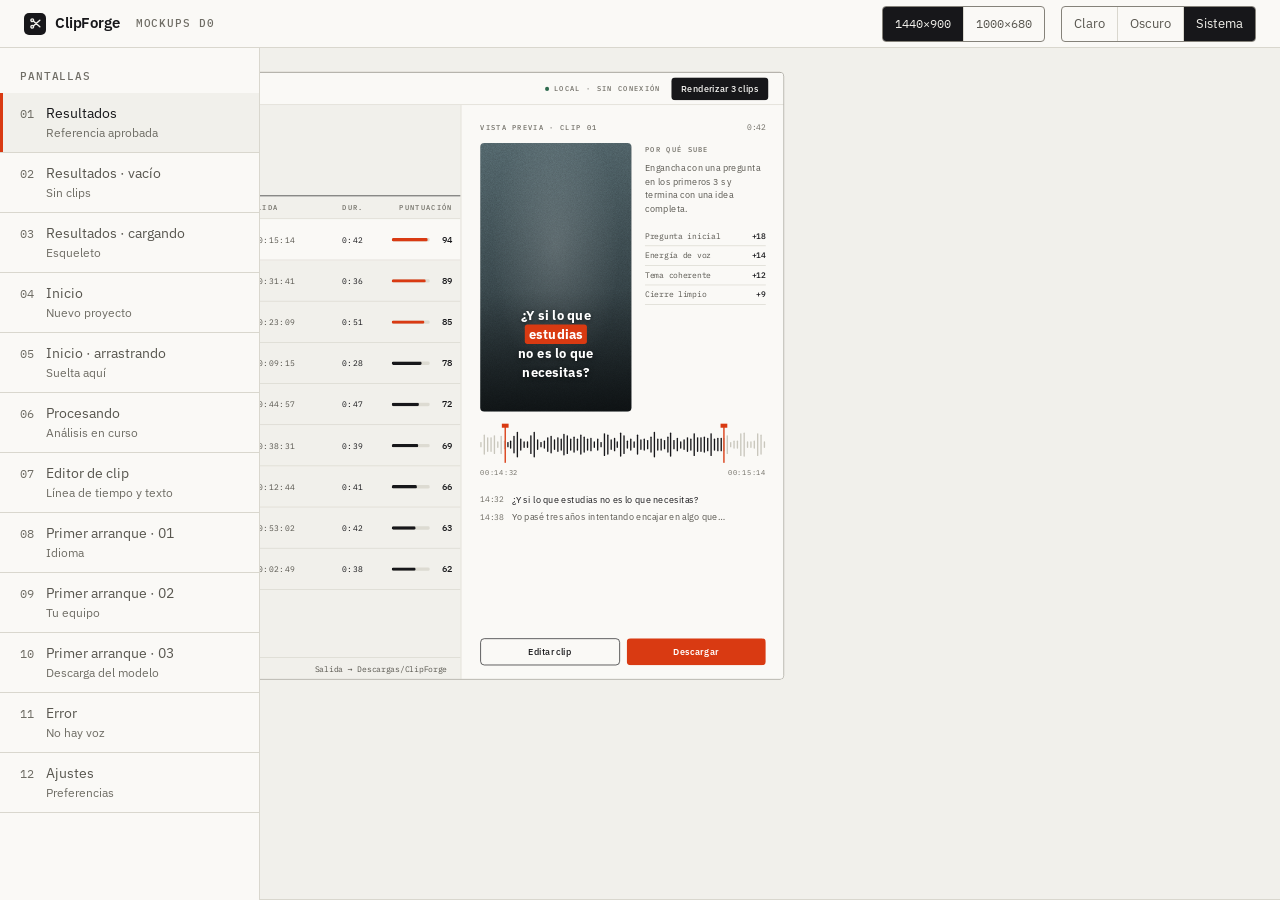
==== design/screens/index.html @ 0ad12aa6 "feat(design): D0 screens (home, processing, editor, first run, error, settings, index) on the token " ====
<!doctype html>
<html lang="es">
<head>
<meta charset="utf-8">
<meta name="viewport" content="width=device-width, initial-scale=1">
<title>Mockups D0 · ClipForge</title>
<script src="../js/theme.js"></script>
<link rel="stylesheet" href="../css/fonts.css">
<link rel="stylesheet" href="../css/tokens.css">
<link rel="stylesheet" href="../css/components.css">
<style>
  .shell { display: grid; grid-template-columns: 260px minmax(0, 1fr); height: calc(100% - var(--topbar-h)); }
  .list { border-right: var(--bw) solid var(--line); background: var(--panel); padding: var(--s-5) 0; overflow: auto; }
  .list .label { padding: 0 var(--s-5) var(--s-2); }
  .list a { display: flex; gap: var(--s-3); align-items: baseline; padding: 10px var(--s-5); color: var(--text-2); text-decoration: none; border-bottom: var(--bw) solid var(--line); position: relative; }
  .list a:hover { background: var(--hover); color: var(--text); }
  .list a[aria-current="page"] { color: var(--text); background: var(--bg); }
  .list a[aria-current="page"]::before { content: ""; position: absolute; left: 0; top: 0; bottom: 0; width: 3px; background: var(--accent); }
  .list .mono { font-size: 12px; color: var(--text-3); }
  .list small { display: block; font-size: 12px; color: var(--text-3); }
  .stage { overflow: auto; padding: var(--s-6); display: grid; place-items: start center; background: var(--bg); }
  .frame { border: var(--bw) solid var(--line-strong); border-radius: var(--r-3); overflow: hidden; background: var(--bg); transform-origin: top center; }
  .frame iframe { display: block; border: 0; }
  .controls { display: flex; gap: var(--s-4); align-items: center; }
</style>
</head>
<body>
<header class="topbar">
  <div class="topbar__left"><span class="brand"><span class="brand__mark" aria-hidden="true"><svg viewBox="0 0 24 24" fill="none" stroke="currentColor" stroke-width="2.6" stroke-linecap="round" stroke-linejoin="round"><circle cx="6" cy="6" r="2.5"/><circle cx="6" cy="18" r="2.5"/><path d="M8 7.5L20 18M8 16.5L20 6"/></svg></span>ClipForge</span><span class="label">Mockups D0</span></div>
  <div class="topbar__right controls">
    <div class="seg" data-size role="group" aria-label="Tamaño de ventana"><button type="button" data-w="1440" data-h="900" aria-pressed="true">1440×900</button><button type="button" data-w="1000" data-h="680" aria-pressed="false">1000×680</button></div>
    <div class="seg seg--sans" data-theme-switch role="group" aria-label="Tema"><button type="button" data-mode="light">Claro</button><button type="button" data-mode="dark">Oscuro</button><button type="button" data-mode="system">Sistema</button></div>
  </div>
</header>
<div class="shell">
  <nav class="list" aria-label="Pantallas" id="list">
    <div class="label">Pantallas</div>
  </nav>
  <main class="stage"><div class="frame" id="frame"><iframe id="view" title="Pantalla"></iframe></div></main>
</div>
<script>
  const SCREENS = [
    ["resultados", "Resultados", "Referencia aprobada"], ["resultados#vacio", "Resultados · vacío", "Sin clips"], ["resultados#cargando", "Resultados · cargando", "Esqueleto"],
    ["inicio", "Inicio", "Nuevo proyecto"], ["inicio#arrastrando", "Inicio · arrastrando", "Suelta aquí"], ["procesando", "Procesando", "Análisis en curso"],
    ["editor", "Editor de clip", "Línea de tiempo y texto"], ["primer-arranque#paso1", "Primer arranque · 01", "Idioma"],
    ["primer-arranque", "Primer arranque · 02", "Tu equipo"], ["primer-arranque#paso3", "Primer arranque · 03", "Descarga del modelo"],
    ["error", "Error", "No hay voz"], ["ajustes", "Ajustes", "Preferencias"],
  ];
  const list = document.getElementById("list"), view = document.getElementById("view"), frame = document.getElementById("frame");
  list.insertAdjacentHTML("beforeend", SCREENS.map(([id, name, sub], i) => `<a href="#${id.replace("#", "-")}" data-src="${id.replace("#", ".html#").replace(/^([^.#]+)$/, "$1.html")}"><span class="mono">${String(i + 1).padStart(2, "0")}</span><span>${name}<small>${sub}</small></span></a>`).join(""));
  let size = [1440, 900];
  function sendTheme() { try { view.contentWindow.postMessage({ type: "theme", mode: ClipForgeTheme.get() }, "*"); } catch (e) { /* ignore */ } }
  function fit() {
    const avail = document.querySelector(".stage").clientWidth - 48;
    const k = Math.min(1, avail / size[0]);
    view.width = size[0]; view.height = size[1];
    frame.style.width = `${size[0]}px`; frame.style.height = `${size[1]}px`;
    frame.style.transform = `scale(${k})`; frame.style.marginBottom = `${-(1 - k) * size[1]}px`;
  }
  function open() {
    const hash = location.hash.slice(1) || "resultados";
    const a = [...list.querySelectorAll("a")].find((x) => x.getAttribute("href") === "#" + hash) || list.querySelector("a");
    list.querySelectorAll("a").forEach((x) => x.removeAttribute("aria-current"));
    a.setAttribute("aria-current", "page");
    view.src = a.dataset.src;
  }
  view.addEventListener("load", sendTheme);
  document.addEventListener("themechange", sendTheme);
  document.querySelector("[data-size]").addEventListener("click", (e) => {
    const b = e.target.closest("button"); if (!b) return;
    document.querySelectorAll("[data-size] button").forEach((x) => x.setAttribute("aria-pressed", String(x === b)));
    size = [+b.dataset.w, +b.dataset.h]; fit();
  });
  addEventListener("hashchange", open); addEventListener("resize", fit);
  ClipForgeTheme.bind(); fit(); open();
</script>
</body>
</html>
---- design/css/fonts.css ----
/* IBM Plex (SIL OFL 1.1), vendored from @fontsource 5.3.0 — see THIRD_PARTY_LICENSES.md */
@font-face { font-family: "IBM Plex Sans"; font-style: normal; font-weight: 400; font-display: swap; src: url("../fonts/ibm-plex-sans-latin-400-normal.woff2") format("woff2"); unicode-range: U+0000-00FF, U+0131, U+0152-0153, U+02BB-02BC, U+02C6, U+02DA, U+02DC, U+0304, U+0308, U+0329, U+2000-206F, U+20AC, U+2122, U+2191, U+2193, U+2212, U+2215, U+FEFF, U+FFFD; }
@font-face { font-family: "IBM Plex Sans"; font-style: normal; font-weight: 400; font-display: swap; src: url("../fonts/ibm-plex-sans-latin-ext-400-normal.woff2") format("woff2"); unicode-range: U+0100-02BA, U+02BD-02C5, U+02C7-02CC, U+02CE-02D7, U+02DD-02FF, U+0304, U+0308, U+0329, U+1D00-1DBF, U+1E00-1E9F, U+1EF2-1EFF, U+2020, U+20A0-20AB, U+20AD-20C0, U+2113, U+2C60-2C7F, U+A720-A7FF; }
@font-face { font-family: "IBM Plex Sans"; font-style: normal; font-weight: 500; font-display: swap; src: url("../fonts/ibm-plex-sans-latin-500-normal.woff2") format("woff2"); unicode-range: U+0000-00FF, U+0131, U+0152-0153, U+02BB-02BC, U+02C6, U+02DA, U+02DC, U+0304, U+0308, U+0329, U+2000-206F, U+20AC, U+2122, U+2191, U+2193, U+2212, U+2215, U+FEFF, U+FFFD; }
@font-face { font-family: "IBM Plex Sans"; font-style: normal; font-weight: 500; font-display: swap; src: url("../fonts/ibm-plex-sans-latin-ext-500-normal.woff2") format("woff2"); unicode-range: U+0100-02BA, U+02BD-02C5, U+02C7-02CC, U+02CE-02D7, U+02DD-02FF, U+0304, U+0308, U+0329, U+1D00-1DBF, U+1E00-1E9F, U+1EF2-1EFF, U+2020, U+20A0-20AB, U+20AD-20C0, U+2113, U+2C60-2C7F, U+A720-A7FF; }
@font-face { font-family: "IBM Plex Sans"; font-style: normal; font-weight: 600; font-display: swap; src: url("../fonts/ibm-plex-sans-latin-600-normal.woff2") format("woff2"); unicode-range: U+0000-00FF, U+0131, U+0152-0153, U+02BB-02BC, U+02C6, U+02DA, U+02DC, U+0304, U+0308, U+0329, U+2000-206F, U+20AC, U+2122, U+2191, U+2193, U+2212, U+2215, U+FEFF, U+FFFD; }
@font-face { font-family: "IBM Plex Sans"; font-style: normal; font-weight: 600; font-display: swap; src: url("../fonts/ibm-plex-sans-latin-ext-600-normal.woff2") format("woff2"); unicode-range: U+0100-02BA, U+02BD-02C5, U+02C7-02CC, U+02CE-02D7, U+02DD-02FF, U+0304, U+0308, U+0329, U+1D00-1DBF, U+1E00-1E9F, U+1EF2-1EFF, U+2020, U+20A0-20AB, U+20AD-20C0, U+2113, U+2C60-2C7F, U+A720-A7FF; }
@font-face { font-family: "IBM Plex Sans"; font-style: normal; font-weight: 700; font-display: swap; src: url("../fonts/ibm-plex-sans-latin-700-normal.woff2") format("woff2"); unicode-range: U+0000-00FF, U+0131, U+0152-0153, U+02BB-02BC, U+02C6, U+02DA, U+02DC, U+0304, U+0308, U+0329, U+2000-206F, U+20AC, U+2122, U+2191, U+2193, U+2212, U+2215, U+FEFF, U+FFFD; }
@font-face { font-family: "IBM Plex Sans"; font-style: normal; font-weight: 700; font-display: swap; src: url("../fonts/ibm-plex-sans-latin-ext-700-normal.woff2") format("woff2"); unicode-range: U+0100-02BA, U+02BD-02C5, U+02C7-02CC, U+02CE-02D7, U+02DD-02FF, U+0304, U+0308, U+0329, U+1D00-1DBF, U+1E00-1E9F, U+1EF2-1EFF, U+2020, U+20A0-20AB, U+20AD-20C0, U+2113, U+2C60-2C7F, U+A720-A7FF; }
@font-face { font-family: "IBM Plex Mono"; font-style: normal; font-weight: 400; font-display: swap; src: url("../fonts/ibm-plex-mono-latin-400-normal.woff2") format("woff2"); unicode-range: U+0000-00FF, U+0131, U+0152-0153, U+02BB-02BC, U+02C6, U+02DA, U+02DC, U+0304, U+0308, U+0329, U+2000-206F, U+20AC, U+2122, U+2191, U+2193, U+2212, U+2215, U+FEFF, U+FFFD; }
@font-face { font-family: "IBM Plex Mono"; font-style: normal; font-weight: 400; font-display: swap; src: url("../fonts/ibm-plex-mono-latin-ext-400-normal.woff2") format("woff2"); unicode-range: U+0100-02BA, U+02BD-02C5, U+02C7-02CC, U+02CE-02D7, U+02DD-02FF, U+0304, U+0308, U+0329, U+1D00-1DBF, U+1E00-1E9F, U+1EF2-1EFF, U+2020, U+20A0-20AB, U+20AD-20C0, U+2113, U+2C60-2C7F, U+A720-A7FF; }
@font-face { font-family: "IBM Plex Mono"; font-style: normal; font-weight: 500; font-display: swap; src: url("../fonts/ibm-plex-mono-latin-500-normal.woff2") format("woff2"); unicode-range: U+0000-00FF, U+0131, U+0152-0153, U+02BB-02BC, U+02C6, U+02DA, U+02DC, U+0304, U+0308, U+0329, U+2000-206F, U+20AC, U+2122, U+2191, U+2193, U+2212, U+2215, U+FEFF, U+FFFD; }
@font-face { font-family: "IBM Plex Mono"; font-style: normal; font-weight: 500; font-display: swap; src: url("../fonts/ibm-plex-mono-latin-ext-500-normal.woff2") format("woff2"); unicode-range: U+0100-02BA, U+02BD-02C5, U+02C7-02CC, U+02CE-02D7, U+02DD-02FF, U+0304, U+0308, U+0329, U+1D00-1DBF, U+1E00-1E9F, U+1EF2-1EFF, U+2020, U+20A0-20AB, U+20AD-20C0, U+2113, U+2C60-2C7F, U+A720-A7FF; }
---- design/css/tokens.css ----
/* ClipForge design tokens — the ONLY source of colour, type, spacing, radii, borders and motion.
   Themes change values only. Light = paper, dark = warm graphite.
   Theme selection: <html data-theme="light|dark">; without the attribute, prefers-color-scheme decides.
   Every text/background pair used by components is listed in scripts/check_contrast.py (AA). */

:root {
  /* --- Colour: surfaces --- */
  --bg: #F1F0EB;
  --panel: #FAF9F6;
  --sunken: #F6F5F1;              /* wells: drop zone, inputs on bg */
  --line: #D9D7CE;                /* 1px separators (decorative) */
  --line-strong: #85827A;         /* control borders (≥3:1 against bg/panel) */
  --rule: #17171A;                /* table top rule */

  /* --- Colour: text --- */
  --text: #17171A;
  --text-2: #58564F;
  --text-3: #6F6D65;
  --text-inverse: #FAF9F6;

  /* --- Colour: accent (scores high, active word, wave markers/handles, active row, Download) --- */
  --accent: #D93A12;
  --accent-text: #B5300C;         /* accent used as small text; #D93A12 is 4.0:1 on bg (fails AA) */
  --on-accent: #FFFFFF;
  --accent-wash: #D93A1214;       /* tinted backgrounds (drop "release here", selected word) */

  /* --- Colour: status --- */
  --ok: #2F6B4F;
  --warn: #8A5A00;
  --danger: #B42318;
  --danger-wash: #B4231810;

  /* --- Colour: controls --- */
  --btn-primary-bg: #17171A;
  --btn-primary-text: #FAF9F6;
  --btn-primary-hover: #34343A;
  --btn-outline-border: #17171A;
  --btn-outline-hover: #17171A0D;
  --check-bg: #17171A;
  --check-mark: #FAF9F6;
  --focus: #17171A;               /* ink: the accent is reserved for scores, active word, wave handles, active row, Download */
  --hover: #17171A08;
  --selected: #17171A0F;

  /* --- Colour: data viz --- */
  --score-track: #DDDBD2;
  --score-low: #17171A;
  --score-high: #D93A12;
  --wave-in: #17171A;
  --wave-out: #C9C7BD;
  --wave-done: #17171A;
  --wave-todo: #C9C7BD;
  --progress-track: #DDDBD2;
  --progress-fill: #17171A;

  /* --- Colour: media frames --- */
  --frame-default-a: #4A5B60;      /* placeholder frame when a clip has no thumbnail yet */
  --frame-default-b: #1B2326;
  --frame-shade: rgba(0, 0, 0, 0.55);
  --frame-glow: rgba(255, 255, 255, 0.16);
  --subtitle-text: #FFFFFF;
  --subtitle-active-text: #FFFFFF; /* word on accent highlight */
  --subtitle-shadow: rgba(0, 0, 0, 0.6);
  --grain-opacity: 0.5;
  --overlay: rgba(23, 23, 26, 0.32);
  --shadow-pop: 0 1px 2px rgba(23, 23, 26, 0.08), 0 12px 32px -8px rgba(23, 23, 26, 0.22);

  /* --- Type --- */
  --font-sans: "IBM Plex Sans", "Segoe UI", system-ui, sans-serif;
  --font-mono: "IBM Plex Mono", ui-monospace, "SF Mono", Consolas, monospace;
  --fs-label: 11px;               /* mono, uppercase, tracking .08em */
  --fs-mono: 12.5px;
  --fs-small: 13px;
  --fs-body: 14px;
  --fs-lead: 14.5px;
  --fs-row: 15px;
  --fs-h2: 20px;
  --fs-h1: 30px;
  --fw-regular: 400;
  --fw-medium: 500;
  --fw-semibold: 600;
  --fw-bold: 700;
  --lh-tight: 1.2;
  --lh-body: 1.5;
  --tracking-label: 0.08em;
  --tracking-title: -0.02em;
  --tracking-row: -0.005em;

  /* --- Space (base 4px) --- */
  --s-1: 4px; --s-2: 8px; --s-3: 12px; --s-4: 16px; --s-5: 20px; --s-6: 24px;
  --s-7: 28px; --s-8: 32px; --s-10: 40px; --s-12: 48px; --s-16: 64px;

  /* --- Size --- */
  --topbar-h: 48px;
  --row-h: 60px;
  --row-head-h: 34px;
  --statusbar-h: 34px;
  --control-h: 40px;
  --control-h-sm: 34px;
  --check-size: 18px;
  --thumb-w: 34px;
  --thumb-h: 60px;
  --side-w: 480px;

  /* --- Shape --- */
  --r-1: 3px;   /* checkbox, thumbnails, tags */
  --r-2: 4px;   /* inputs, segmented, subtitle highlight */
  --r-3: 6px;   /* buttons, preview, panels */
  --bw: 1px;
  --bw-control: 1.5px;

  /* --- Motion --- */
  --dur-fast: 120ms;
  --dur-base: 220ms;
  --dur-theme: 150ms;
  --ease-out: cubic-bezier(0.2, 0.8, 0.2, 1);
  --ease-in-out: cubic-bezier(0.4, 0, 0.2, 1);

  color-scheme: light;
}

/* Dark: warm graphite. No pure black, no blue cast. Primary button becomes bone. */
@media (prefers-color-scheme: dark) {
  :root:not([data-theme="light"]) {
    --bg: #151513; --panel: #1C1C1A; --sunken: #11110F; --line: #34332E; --line-strong: #77746B; --rule: #EDEBE4;
    --text: #EDEBE4; --text-2: #ABA89E; --text-3: #8F8C82; --text-inverse: #151513;
    --accent: #FF6A3D; --accent-text: #FF6A3D; --on-accent: #17120F; --subtitle-active-text: #17120F; --accent-wash: #FF6A3D1F;
    --ok: #6FCF9F; --warn: #E3B04B; --danger: #FF8A7A; --danger-wash: #FF8A7A14;
    --btn-primary-bg: #EDEBE4; --btn-primary-text: #151513; --btn-primary-hover: #FFFFFF;
    --btn-outline-border: #EDEBE4; --btn-outline-hover: #EDEBE40F;
    --check-bg: #EDEBE4; --check-mark: #151513; --focus: #EDEBE4; --hover: #EDEBE40A; --selected: #EDEBE412;
    --score-track: #34332E; --score-low: #EDEBE4; --score-high: #FF6A3D;
    --wave-in: #EDEBE4; --wave-out: #3B3A35; --wave-done: #EDEBE4; --wave-todo: #3B3A35;
    --progress-track: #34332E; --progress-fill: #EDEBE4;
    --overlay: rgba(0, 0, 0, 0.5);
    --shadow-pop: 0 1px 2px rgba(0, 0, 0, 0.4), 0 16px 40px -8px rgba(0, 0, 0, 0.6);
    color-scheme: dark;
  }
}
:root[data-theme="dark"] {
  --bg: #151513; --panel: #1C1C1A; --sunken: #11110F; --line: #34332E; --line-strong: #77746B; --rule: #EDEBE4;
  --text: #EDEBE4; --text-2: #ABA89E; --text-3: #8F8C82; --text-inverse: #151513;
  --accent: #FF6A3D; --accent-text: #FF6A3D; --on-accent: #17120F; --subtitle-active-text: #17120F; --accent-wash: #FF6A3D1F;
  --ok: #6FCF9F; --warn: #E3B04B; --danger: #FF8A7A; --danger-wash: #FF8A7A14;
  --btn-primary-bg: #EDEBE4; --btn-primary-text: #151513; --btn-primary-hover: #FFFFFF;
  --btn-outline-border: #EDEBE4; --btn-outline-hover: #EDEBE40F;
  --check-bg: #EDEBE4; --check-mark: #151513; --focus: #EDEBE4; --hover: #EDEBE40A; --selected: #EDEBE412;
  --score-track: #34332E; --score-low: #EDEBE4; --score-high: #FF6A3D;
  --wave-in: #EDEBE4; --wave-out: #3B3A35; --wave-done: #EDEBE4; --wave-todo: #3B3A35;
  --progress-track: #34332E; --progress-fill: #EDEBE4;
  --overlay: rgba(0, 0, 0, 0.5);
  --shadow-pop: 0 1px 2px rgba(0, 0, 0, 0.4), 0 16px 40px -8px rgba(0, 0, 0, 0.6);
  color-scheme: dark;
}

@media (prefers-reduced-motion: reduce) {
  :root { --dur-fast: 0ms; --dur-base: 0ms; --dur-theme: 0ms; }
}
---- design/css/components.css ----
/* ClipForge components. Colours come ONLY from tokens.css; nothing here is theme-specific. */

/* ---------- Base ---------- */
*, *::before, *::after { box-sizing: border-box; }
html, body { height: 100%; }
body {
  margin: 0; background: var(--bg); color: var(--text);
  font: var(--fw-regular) var(--fs-body) / var(--lh-body) var(--font-sans);
  -webkit-font-smoothing: antialiased;
  transition: background-color var(--dur-theme) linear, color var(--dur-theme) linear;
}
button, input, select, textarea { font: inherit; color: inherit; }
button { cursor: pointer; }
:focus-visible { outline: 2px solid var(--focus); outline-offset: 2px; }
.sr-only { position: absolute; width: 1px; height: 1px; overflow: hidden; clip: rect(0 0 0 0); white-space: nowrap; }
h1, h2, h3 { margin: 0; text-wrap: balance; }

/* ---------- Type helpers ---------- */
.mono { font-family: var(--font-mono); font-variant-numeric: tabular-nums; }
.label {
  font-family: var(--font-mono); font-size: var(--fs-label); font-weight: var(--fw-medium);
  letter-spacing: var(--tracking-label); text-transform: uppercase; color: var(--text-3);
}
.title-1 { font-size: var(--fs-h1); font-weight: var(--fw-semibold); letter-spacing: var(--tracking-title); line-height: var(--lh-tight); }
.title-2 { font-size: var(--fs-h2); font-weight: var(--fw-semibold); letter-spacing: var(--tracking-title); }
.lead { margin: 0; color: var(--text-2); font-size: var(--fs-lead); }
.muted { color: var(--text-2); }
.faint { color: var(--text-3); }
.accent-text { color: var(--accent-text); }

/* ---------- App frame ---------- */
.topbar {
  height: var(--topbar-h); display: flex; align-items: center; justify-content: space-between; gap: var(--s-4);
  padding: 0 var(--s-6); border-bottom: var(--bw) solid var(--line); background: var(--panel);
}
.topbar__left, .topbar__right { display: flex; align-items: center; gap: var(--s-4); min-width: 0; }
.brand { display: flex; align-items: center; gap: 9px; font-weight: var(--fw-semibold); font-size: var(--fs-row); letter-spacing: -0.01em; color: var(--text); text-decoration: none; }
.brand__mark { width: 22px; height: 22px; border-radius: 5px; background: var(--text); color: var(--bg); display: grid; place-items: center; flex: none; }
.brand__mark svg { width: 13px; height: 13px; }
.crumb { display: flex; align-items: center; gap: var(--s-3); min-width: 0; color: var(--text-2); }
.crumb__sep { color: var(--line); }
.crumb__name { white-space: nowrap; overflow: hidden; text-overflow: ellipsis; }
.status-dot { display: inline-flex; align-items: center; gap: 7px; }
.status-dot::before { content: ""; width: 6px; height: 6px; border-radius: 99px; background: var(--ok); }
.status-dot--busy::before { background: var(--text); animation: pulse 1.4s ease-in-out infinite; }
.nav { display: flex; gap: var(--s-1); }
.nav a { color: var(--text-2); text-decoration: none; padding: 6px 10px; border-radius: var(--r-2); }
.nav a:hover { color: var(--text); background: var(--hover); }
.nav a[aria-current="page"] { color: var(--text); box-shadow: inset 0 -2px 0 var(--text); border-radius: 0; }

.statusbar {
  height: var(--statusbar-h); display: flex; align-items: center; gap: 22px; border-top: var(--bw) solid var(--line);
  font-family: var(--font-mono); font-size: 12px; color: var(--text-2); font-variant-numeric: tabular-nums;
}
.statusbar b { color: var(--text); font-weight: var(--fw-medium); }
.statusbar__end { margin-left: auto; padding-right: var(--s-5); }

/* ---------- Buttons ---------- */
.btn {
  display: inline-flex; align-items: center; justify-content: center; gap: var(--s-2);
  min-height: var(--control-h-sm); padding: 8px 14px; border-radius: var(--r-3); border: var(--bw) solid transparent;
  font-size: 13.5px; font-weight: var(--fw-medium); line-height: 1; background: transparent; color: var(--text); text-decoration: none;
  transition: transform var(--dur-fast) var(--ease-out), opacity var(--dur-fast) linear;
}
.btn:active { transform: translateY(1px); }
.btn:disabled, .btn[aria-disabled="true"] { opacity: .4; cursor: not-allowed; transform: none; }
.btn--lg { min-height: var(--control-h); padding: 0 18px; font-size: var(--fs-body); }
.btn--block { width: 100%; }
.btn--primary { background: var(--btn-primary-bg); color: var(--btn-primary-text); }
.btn--primary:hover:not(:disabled) { background: var(--btn-primary-hover); }
.btn--accent { background: var(--accent); color: var(--on-accent); font-weight: var(--fw-semibold); }
.btn--accent:hover:not(:disabled) { opacity: .9; }
.btn--outline { border-color: var(--btn-outline-border); }
.btn--outline:hover:not(:disabled) { background: var(--btn-outline-hover); }
.btn--ghost { color: var(--text-2); }
.btn--ghost:hover:not(:disabled) { color: var(--text); background: var(--hover); }
.btn--icon { width: var(--control-h); min-height: var(--control-h); padding: 0; }
.btn svg { width: 16px; height: 16px; flex: none; }
.btn kbd, .kbd {
  font-family: var(--font-mono); font-size: var(--fs-label); font-weight: var(--fw-medium); letter-spacing: .04em;
  padding: 2px 5px; border-radius: var(--r-1); border: var(--bw) solid currentColor; opacity: .7; line-height: 1;
}
.btn.is-loading { color: transparent; position: relative; pointer-events: none; }
.btn.is-loading::after {
  content: ""; position: absolute; width: 14px; height: 14px; border-radius: 50%;
  border: 2px solid var(--btn-primary-text); border-right-color: transparent; animation: spin 700ms linear infinite;
}
.btn--outline.is-loading::after, .btn--ghost.is-loading::after { border-color: var(--text); border-right-color: transparent; }
@keyframes spin { to { transform: rotate(360deg); } }

/* ---------- Checkbox (real input) ---------- */
.check { appearance: none; width: var(--check-size); height: var(--check-size); margin: 0; flex: none; display: grid; place-items: center;
  border: var(--bw-control) solid var(--text); border-radius: var(--r-1); background: transparent; cursor: pointer; }
.check::after { content: ""; width: 9px; height: 5px; border: 2.4px solid var(--check-mark); border-top: 0; border-right: 0;
  transform: translateY(-1px) rotate(-45deg) scale(0); transition: transform var(--dur-fast) var(--ease-out); }
.check:checked { background: var(--check-bg); border-color: var(--check-bg); }
.check:checked::after { transform: translateY(-1px) rotate(-45deg) scale(1); }
.check:disabled { opacity: .4; cursor: not-allowed; }
.check-hit { width: 56px; min-height: var(--control-h); display: flex; align-items: center; justify-content: center; }

/* ---------- Segmented selector ---------- */
.seg { display: inline-flex; border: var(--bw) solid var(--line-strong); border-radius: var(--r-2); overflow: hidden; }
.seg button { border: 0; background: transparent; min-height: var(--control-h-sm); padding: 0 12px; color: var(--text-2);
  font-family: var(--font-mono); font-size: 12px; font-variant-numeric: tabular-nums; white-space: nowrap; }
.seg button + button { border-left: var(--bw) solid var(--line); }
.seg button:hover { color: var(--text); background: var(--hover); }
.seg button[aria-pressed="true"], .seg button[aria-checked="true"] { background: var(--text); color: var(--bg); }
.seg--sans button { font-family: var(--font-sans); font-size: var(--fs-small); }

/* ---------- Table rows ---------- */
.table { border-top: var(--bw) solid var(--rule); }
.table__head { display: flex; align-items: center; height: var(--row-head-h); border-bottom: var(--bw) solid var(--line); padding-right: var(--s-3); }
.row { display: flex; align-items: center; min-height: var(--row-h); border-bottom: var(--bw) solid var(--line); padding-right: var(--s-3);
  position: relative; cursor: default; }
.row:hover { background: var(--hover); }
.row[aria-selected="true"] { background: var(--panel); }
.row[aria-selected="true"]::before { content: ""; position: absolute; left: 0; top: 0; bottom: 0; width: 3px; background: var(--accent); }
.row__num { width: 36px; color: var(--text-3); font-size: var(--fs-mono); }
.row__main { flex: 1; min-width: 0; padding-right: 18px; }
.row__title { font-weight: var(--fw-semibold); font-size: var(--fs-row); letter-spacing: var(--tracking-row); }
.row__sub { color: var(--text-2); font-size: var(--fs-small); margin-top: 2px; white-space: nowrap; overflow: hidden; text-overflow: ellipsis; }
.row__cell { font-size: var(--fs-mono); color: var(--text-2); }
.row--muted .row__title, .row--muted .row__sub { color: var(--text-3); }
.c-in-out { width: 200px; }
.c-dur { width: 52px; text-align: right; }
.c-score { width: 132px; display: flex; justify-content: flex-end; }

/* ---------- Mono tag ---------- */
.tag { display: inline-flex; align-items: center; gap: 6px; font-family: var(--font-mono); font-size: var(--fs-label); font-weight: var(--fw-medium);
  letter-spacing: var(--tracking-label); text-transform: uppercase; color: var(--text-2); border: var(--bw) solid var(--line); border-radius: var(--r-1); padding: 3px 6px; }
.tag--accent { color: var(--accent-text); border-color: currentColor; }

/* ---------- Score bar ---------- */
.score { display: flex; align-items: center; gap: 10px; }
.score__track { width: 56px; height: 5px; background: var(--score-track); border-radius: 2px; overflow: hidden; }
.score__fill { height: 100%; border-radius: 2px; background: var(--score-low); width: calc(var(--v) * 1%); }
.score--high .score__fill { background: var(--score-high); }
.score__value { width: 24px; text-align: right; font-family: var(--font-mono); font-weight: var(--fw-medium); font-size: var(--fs-body); font-variant-numeric: tabular-nums; }

/* ---------- Progress ---------- */
.progress { height: 4px; background: var(--progress-track); border-radius: 2px; overflow: hidden; }
.progress__fill { height: 100%; width: 100%; background: var(--progress-fill); transform-origin: left; transform: scaleX(var(--p, 0));
  transition: transform var(--dur-base) var(--ease-out); }
.progress--indeterminate .progress__fill { width: 30%; transform: none; animation: slide 1.2s var(--ease-in-out) infinite; }
@keyframes slide { from { transform: translateX(-100%); } to { transform: translateX(340%); } }

/* ---------- Thumbnail with grain ---------- */
.thumb { width: var(--thumb-w); height: var(--thumb-h); position: relative; flex: none; overflow: hidden; border-radius: var(--r-1);
  background: linear-gradient(170deg, var(--fa, var(--frame-default-a)), var(--fb, var(--frame-default-b))); }
.thumb::after { content: ""; position: absolute; inset: 0; opacity: var(--grain-opacity); mix-blend-mode: overlay; pointer-events: none;
  background-image: url("data:image/svg+xml;utf8,<svg xmlns='http://www.w3.org/2000/svg' width='120' height='120'><filter id='n'><feTurbulence type='fractalNoise' baseFrequency='.9' numOctaves='2' stitchTiles='stitch'/><feColorMatrix values='0 0 0 0 1 0 0 0 0 1 0 0 0 0 1 0 0 0 .6 0'/></filter><rect width='100%' height='100%' filter='url(%23n)'/></svg>"); }
.thumb--wide { width: 96px; height: 54px; }
.thumb--preview { width: 224px; height: 398px; border-radius: var(--r-3); }
.thumb__glow { position: absolute; inset: 0; background: radial-gradient(ellipse at 50% 38%, var(--frame-glow), transparent 60%); z-index: 1; }
.thumb__shade { position: absolute; left: 0; right: 0; bottom: 0; height: 45%; background: linear-gradient(to top, var(--frame-shade), transparent); z-index: 1; }
.thumb__badge { position: absolute; right: 4px; bottom: 4px; z-index: 2; font-family: var(--font-mono); font-size: 10.5px; color: var(--subtitle-text);
  background: var(--frame-shade); padding: 1px 4px; border-radius: 2px; }

/* Burned-in subtitle preview */
.subtitle { position: absolute; z-index: 2; left: 14px; right: 14px; bottom: 44px; text-align: center; font-weight: var(--fw-bold);
  font-size: var(--fs-h2); line-height: 1.4; color: var(--subtitle-text); text-shadow: 0 1px 6px var(--subtitle-shadow); }
.subtitle mark { background: var(--accent); color: var(--subtitle-active-text); padding: 1px 6px; border-radius: var(--r-2); text-shadow: none; }

/* ---------- Waveform ---------- */
.wave { position: relative; height: 54px; display: flex; align-items: center; justify-content: space-between; gap: 1px; min-width: 0; }
.wave i { flex: 0 1 var(--bar-w, 2px); min-width: 1px; height: calc(var(--h) * 1px); border-radius: 1px; background: var(--wave-out); }
.wave i.in { background: var(--wave-in); }
.wave i.done { background: var(--wave-done); }
.wave i.todo { background: var(--wave-todo); }
.wave__marker { position: absolute; top: 0; bottom: 0; width: 2px; background: var(--accent); }
.wave__marker::before { content: ""; position: absolute; top: -4px; width: 10px; height: 6px; background: var(--accent); }
.wave__marker--in::before { left: -4px; } .wave__marker--out::before { right: -4px; }
.wave__playhead { position: absolute; top: -6px; bottom: -6px; width: 1px; background: var(--text); }
.wave__region { position: absolute; top: 0; bottom: 0; background: var(--selected); }

/* ---------- Field ---------- */
.field { display: grid; gap: 6px; }
.input, .select { min-height: var(--control-h); padding: 0 var(--s-3); border: var(--bw) solid var(--line-strong); border-radius: var(--r-2);
  background: var(--panel); color: var(--text); }
.input:hover, .select:hover { border-color: var(--text-2); }
.input:focus-visible, .select:focus-visible { outline: 2px solid var(--focus); outline-offset: 0; border-color: transparent; }
.input:disabled { opacity: .5; }
.input--mono { font-family: var(--font-mono); font-variant-numeric: tabular-nums; }
.field__hint { font-size: var(--fs-small); color: var(--text-3); }
.field--error .input { border-color: var(--danger); }
.field--error .field__hint { color: var(--danger); }

/* Settings table: mono label column + control */
.settings { border-top: var(--bw) solid var(--rule); }
.settings__row { display: grid; grid-template-columns: 200px minmax(0, 1fr); gap: var(--s-4); align-items: center; min-height: 56px;
  padding: var(--s-3) 0; border-bottom: var(--bw) solid var(--line); }
.settings__row > .label { align-self: center; }
.settings__row > .seg { justify-self: start; }
.settings__help { font-size: var(--fs-small); color: var(--text-3); margin-top: 4px; }

/* ---------- Tooltip with shortcut ---------- */
.tip { position: relative; }
.tip__bubble { position: absolute; bottom: calc(100% + 8px); left: 50%; transform: translate(-50%, 4px); opacity: 0; pointer-events: none;
  white-space: nowrap; background: var(--text); color: var(--text-inverse); font-size: 12px; padding: 5px 8px; border-radius: var(--r-2);
  box-shadow: var(--shadow-pop); transition: opacity var(--dur-fast) linear, transform var(--dur-fast) var(--ease-out); z-index: 20; }
.tip__bubble .kbd { margin-left: 6px; }
.tip:hover .tip__bubble, .tip:focus-visible .tip__bubble, .tip:focus-within .tip__bubble { opacity: 1; transform: translate(-50%, 0); }

/* ---------- Toast ---------- */
.toast { position: fixed; left: 50%; bottom: var(--s-6); transform: translate(-50%, 8px); opacity: 0; z-index: 40;
  display: flex; align-items: center; gap: var(--s-4); padding: 10px 12px 10px 16px; border-radius: var(--r-3);
  background: var(--text); color: var(--text-inverse); box-shadow: var(--shadow-pop);
  transition: opacity var(--dur-base) linear, transform var(--dur-base) var(--ease-out); }
.toast.is-open { opacity: 1; transform: translate(-50%, 0); }
.toast .btn { color: var(--text-inverse); }

/* ---------- Modal ---------- */
.scrim { position: fixed; inset: 0; background: var(--overlay); display: grid; place-items: center; z-index: 50; opacity: 0; pointer-events: none;
  transition: opacity var(--dur-base) linear; }
.scrim.is-open { opacity: 1; pointer-events: auto; }
.modal { width: min(440px, calc(100vw - 32px)); background: var(--panel); border: var(--bw) solid var(--line); border-radius: var(--r-3);
  box-shadow: var(--shadow-pop); padding: var(--s-6); transform: translateY(8px); transition: transform var(--dur-base) var(--ease-out); }
.scrim.is-open .modal { transform: none; }
.modal__actions { display: flex; justify-content: flex-end; gap: var(--s-2); margin-top: var(--s-6); }

/* ---------- Notice / error ---------- */
.notice { border-top: var(--bw) solid var(--rule); padding-top: var(--s-6); max-width: 560px; }
.notice__code { font-family: var(--font-mono); font-size: var(--fs-label); letter-spacing: var(--tracking-label); text-transform: uppercase; color: var(--danger); }
.notice details { border-top: var(--bw) solid var(--line); margin-top: var(--s-6); }
.notice summary { cursor: pointer; padding: var(--s-3) 0; color: var(--text-2); list-style: none; display: flex; align-items: center; gap: var(--s-2); }
.notice summary::before { content: "+"; font-family: var(--font-mono); width: 12px; }
.notice details[open] summary::before { content: "–"; }
.notice pre { margin: 0 0 var(--s-3); padding: var(--s-3); background: var(--sunken); border: var(--bw) solid var(--line); border-radius: var(--r-2);
  font: 12px/1.6 var(--font-mono); color: var(--text-2); white-space: pre-wrap; }

/* ---------- Stepper ---------- */
.stepper { display: flex; gap: var(--s-6); border-bottom: var(--bw) solid var(--line); }
.stepper__item { padding: var(--s-3) 0; color: var(--text-3); display: flex; gap: var(--s-2); align-items: baseline; }
.stepper__item[aria-current="step"] { color: var(--text); box-shadow: inset 0 -2px 0 var(--text); }
.stepper__item.is-done { color: var(--text-2); }

/* ---------- Theme selector ---------- */
.theme-switch .seg button { min-width: 64px; }

/* ---------- Stage list (processing) ---------- */
.stages { border-top: var(--bw) solid var(--rule); }
.stage { display: grid; grid-template-columns: 28px minmax(0, 1fr) 64px; align-items: center; gap: var(--s-3); min-height: 48px;
  border-bottom: var(--bw) solid var(--line); color: var(--text-3); }
.stage__pct { text-align: right; font-family: var(--font-mono); font-variant-numeric: tabular-nums; }
.stage.is-active { color: var(--text); }
.stage.is-done { color: var(--text-2); }
.stage__dot { width: 8px; height: 8px; border-radius: 99px; border: var(--bw-control) solid currentColor; justify-self: center; }
.stage.is-active .stage__dot { background: var(--text); border-color: var(--text); animation: pulse 1.4s ease-in-out infinite; }
.stage.is-done .stage__dot { background: currentColor; }

/* ---------- Transcript ---------- */
.transcript { font-size: 13.5px; line-height: 1.55; }
.transcript__line { display: flex; gap: var(--s-3); padding: 3px 0; }
.transcript__time { font-family: var(--font-mono); font-size: 12px; color: var(--text-3); padding-top: 1px; flex: none; font-variant-numeric: tabular-nums; }
.transcript__text--dim { color: var(--text-2); }
.word { border-radius: var(--r-1); padding: 0 2px; cursor: text; }
.word:hover { background: var(--hover); }
.word.is-out { color: var(--text-3); }
.word.is-active { background: var(--accent); color: var(--on-accent); }
.word.is-edited { text-decoration: underline dotted var(--text-2); text-underline-offset: 4px; }

/* ---------- Drop zone ---------- */
.drop { position: relative; border: var(--bw-control) dashed var(--line-strong); border-radius: var(--r-3); background: var(--sunken);
  display: grid; place-items: center; text-align: center; padding: var(--s-12) var(--s-6); overflow: hidden;
  transition: border-color var(--dur-fast) linear, background-color var(--dur-fast) linear; }
.drop.is-over { border-color: var(--text); border-style: solid; background: var(--selected); }
.drop__wave { position: absolute; left: 0; right: 0; bottom: 18px; opacity: .5; pointer-events: none; }
.drop__body { position: relative; display: grid; gap: var(--s-2); justify-items: center; }
.drop__over { display: none; color: var(--text); font-weight: var(--fw-semibold); }
.drop.is-over .drop__idle { display: none; }
.drop.is-over .drop__over { display: block; }

/* ---------- Empty / skeleton ---------- */
.empty { border-top: var(--bw) solid var(--rule); padding: var(--s-10) 0; max-width: 520px; display: grid; gap: var(--s-3); }
.skeleton { background: var(--score-track); border-radius: var(--r-1); animation: pulse 1.4s ease-in-out infinite; }
@keyframes pulse { 50% { opacity: .5; } }
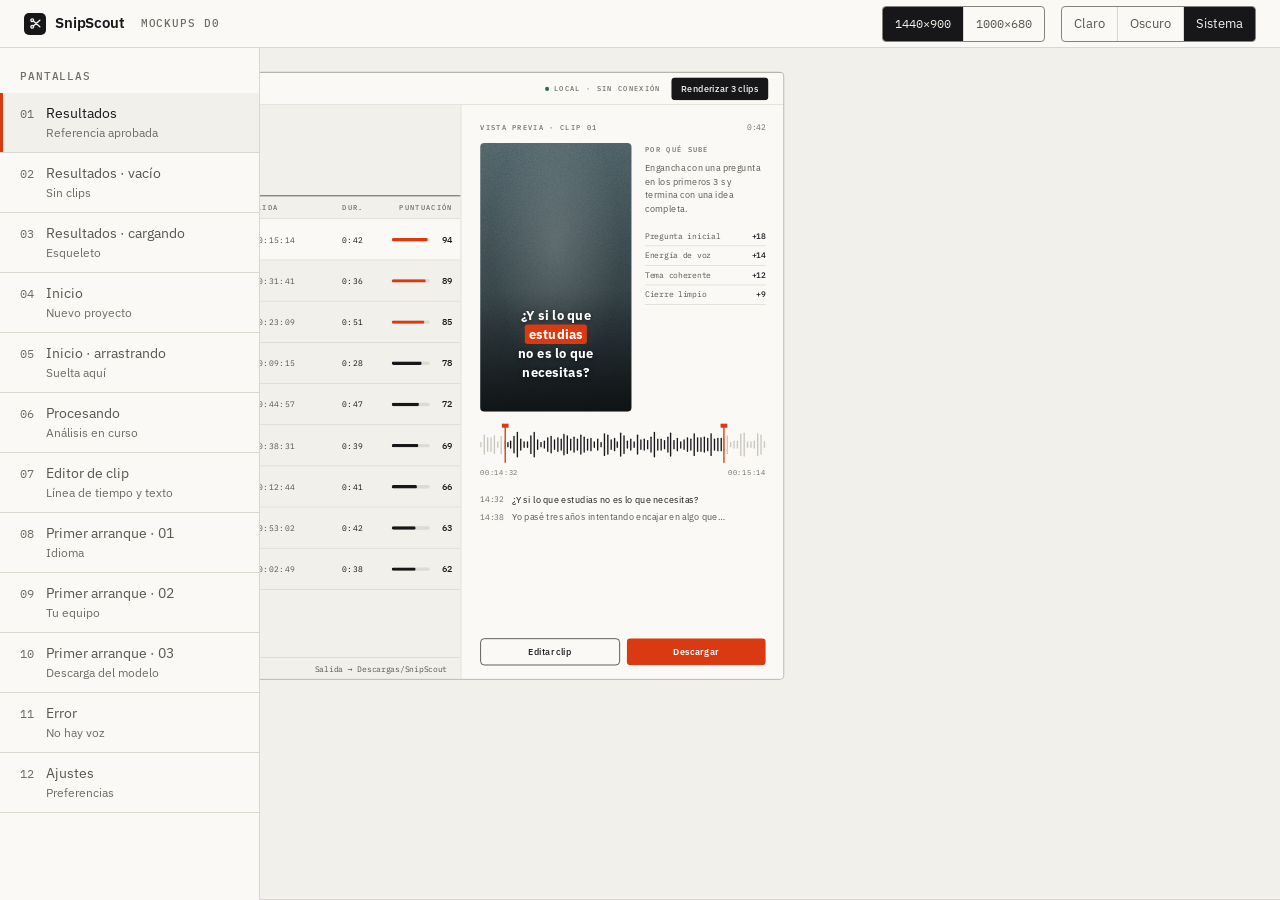
==== commit 11a34109: "chore: rename project to SnipScout Package, CLI, environment variables, data folders, UI copy and do" ====
--- a/design/screens/index.html
+++ b/design/screens/index.html
@@ -3,7 +3,7 @@
 <head>
 <meta charset="utf-8">
 <meta name="viewport" content="width=device-width, initial-scale=1">
-<title>Mockups D0 · ClipForge</title>
+<title>Mockups D0 · SnipScout</title>
 <script src="../js/theme.js"></script>
 <link rel="stylesheet" href="../css/fonts.css">
 <link rel="stylesheet" href="../css/tokens.css">
@@ -26,7 +26,7 @@
 </head>
 <body>
 <header class="topbar">
-  <div class="topbar__left"><span class="brand"><span class="brand__mark" aria-hidden="true"><svg viewBox="0 0 24 24" fill="none" stroke="currentColor" stroke-width="2.6" stroke-linecap="round" stroke-linejoin="round"><circle cx="6" cy="6" r="2.5"/><circle cx="6" cy="18" r="2.5"/><path d="M8 7.5L20 18M8 16.5L20 6"/></svg></span>ClipForge</span><span class="label">Mockups D0</span></div>
+  <div class="topbar__left"><span class="brand"><span class="brand__mark" aria-hidden="true"><svg viewBox="0 0 24 24" fill="none" stroke="currentColor" stroke-width="2.6" stroke-linecap="round" stroke-linejoin="round"><circle cx="6" cy="6" r="2.5"/><circle cx="6" cy="18" r="2.5"/><path d="M8 7.5L20 18M8 16.5L20 6"/></svg></span>SnipScout</span><span class="label">Mockups D0</span></div>
   <div class="topbar__right controls">
     <div class="seg" data-size role="group" aria-label="Tamaño de ventana"><button type="button" data-w="1440" data-h="900" aria-pressed="true">1440×900</button><button type="button" data-w="1000" data-h="680" aria-pressed="false">1000×680</button></div>
     <div class="seg seg--sans" data-theme-switch role="group" aria-label="Tema"><button type="button" data-mode="light">Claro</button><button type="button" data-mode="dark">Oscuro</button><button type="button" data-mode="system">Sistema</button></div>
@@ -49,7 +49,7 @@
   const list = document.getElementById("list"), view = document.getElementById("view"), frame = document.getElementById("frame");
   list.insertAdjacentHTML("beforeend", SCREENS.map(([id, name, sub], i) => `<a href="#${id.replace("#", "-")}" data-src="${id.replace("#", ".html#").replace(/^([^.#]+)$/, "$1.html")}"><span class="mono">${String(i + 1).padStart(2, "0")}</span><span>${name}<small>${sub}</small></span></a>`).join(""));
   let size = [1440, 900];
-  function sendTheme() { try { view.contentWindow.postMessage({ type: "theme", mode: ClipForgeTheme.get() }, "*"); } catch (e) { /* ignore */ } }
+  function sendTheme() { try { view.contentWindow.postMessage({ type: "theme", mode: SnipScoutTheme.get() }, "*"); } catch (e) { /* ignore */ } }
   function fit() {
     const avail = document.querySelector(".stage").clientWidth - 48;
     const k = Math.min(1, avail / size[0]);
@@ -72,7 +72,7 @@
     size = [+b.dataset.w, +b.dataset.h]; fit();
   });
   addEventListener("hashchange", open); addEventListener("resize", fit);
-  ClipForgeTheme.bind(); fit(); open();
+  SnipScoutTheme.bind(); fit(); open();
 </script>
 </body>
 </html>
--- a/design/css/tokens.css
+++ b/design/css/tokens.css
@@ -1,4 +1,4 @@
-/* ClipForge design tokens — the ONLY source of colour, type, spacing, radii, borders and motion.
+/* SnipScout design tokens — the ONLY source of colour, type, spacing, radii, borders and motion.
    Themes change values only. Light = paper, dark = warm graphite.
    Theme selection: <html data-theme="light|dark">; without the attribute, prefers-color-scheme decides.
    Every text/background pair used by components is listed in scripts/check_contrast.py (AA). */
--- a/design/css/components.css
+++ b/design/css/components.css
@@ -1,4 +1,4 @@
-/* ClipForge components. Colours come ONLY from tokens.css; nothing here is theme-specific. */
+/* SnipScout components. Colours come ONLY from tokens.css; nothing here is theme-specific. */
 
 /* ---------- Base ---------- */
 *, *::before, *::after { box-sizing: border-box; }
